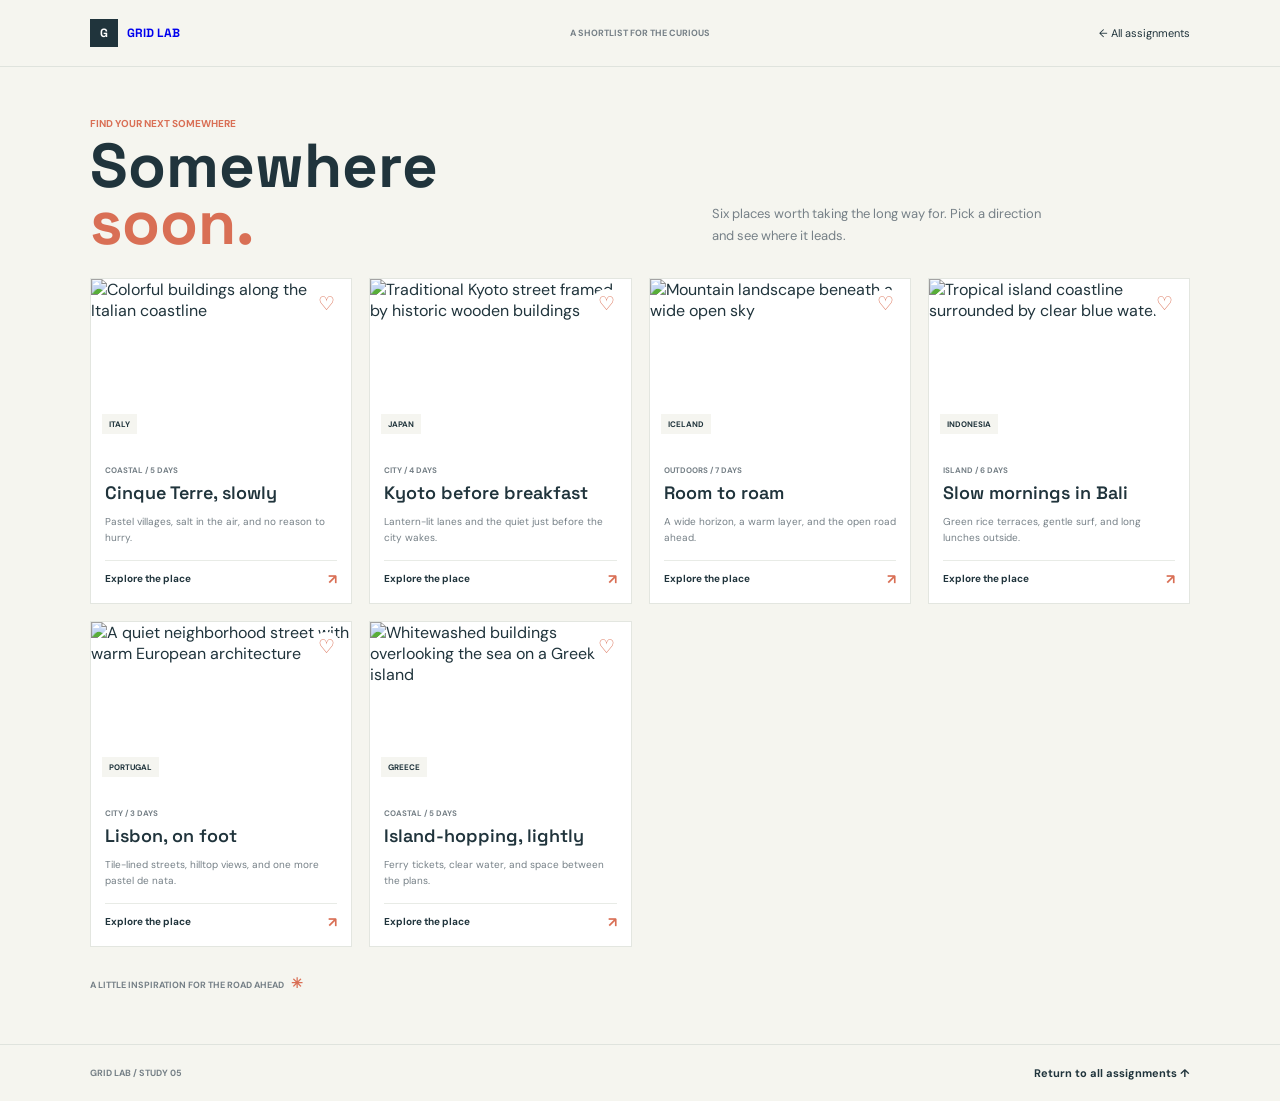
==== assignment-5/index.html @ faa25737 "feat: add five responsive CSS Grid assignments" ====
<!doctype html>
<html lang="en">
<head>
  <meta charset="utf-8">
  <meta name="viewport" content="width=device-width, initial-scale=1">
  <meta name="description" content="A responsive set of travel cards arranged with an implicit CSS Grid.">
  <title>05 — Somewhere Soon | Grid Lab</title>
  <link rel="preconnect" href="https://fonts.googleapis.com">
  <link href="https://fonts.googleapis.com/css2?family=DM+Sans:wght@400;500;600;700&family=Space+Grotesk:wght@500;600;700&display=swap" rel="stylesheet">
  <link rel="stylesheet" href="style.css">
</head>
<body>
  <header class="topbar"><a class="brand" href="../index.html"><span>G</span> GRID LAB</a><span class="edition">A SHORTLIST FOR THE CURIOUS</span><a class="back" href="../index.html">← All assignments</a></header>
  <main>
    <section class="intro"><p class="eyebrow">FIND YOUR NEXT SOMEWHERE</p><h1>Somewhere<br><em>soon.</em></h1><p>Six places worth taking the long way for. Pick a direction and see where it leads.</p></section>
    <section class="destinations" aria-label="Destination collection">
      <article class="destination"><div class="image-wrap"><img src="https://images.unsplash.com/photo-1516483638261-f4dbaf036963?auto=format&fit=crop&w=900&q=85" alt="Colorful buildings along the Italian coastline" loading="lazy"><span class="location">ITALY</span><label class="save-toggle"><input type="checkbox" aria-label="Save Cinque Terre"><span aria-hidden="true">♡</span></label></div><div class="card-copy"><p>COASTAL / 5 DAYS</p><h2>Cinque Terre, slowly</h2><p>Pastel villages, salt in the air, and no reason to hurry.</p><a href="#collection">Explore the place <span>↗</span></a></div></article>
      <article class="destination"><div class="image-wrap"><img src="https://images.unsplash.com/photo-1493976040374-85c8e12f0c0e?auto=format&fit=crop&w=900&q=85" alt="Traditional Kyoto street framed by historic wooden buildings" loading="lazy"><span class="location">JAPAN</span><label class="save-toggle"><input type="checkbox" aria-label="Save Kyoto"><span aria-hidden="true">♡</span></label></div><div class="card-copy"><p>CITY / 4 DAYS</p><h2>Kyoto before breakfast</h2><p>Lantern-lit lanes and the quiet just before the city wakes.</p><a href="#collection">Explore the place <span>↗</span></a></div></article>
      <article class="destination"><div class="image-wrap"><img src="https://images.unsplash.com/photo-1500534623283-312aade485b7?auto=format&fit=crop&w=900&q=85" alt="Mountain landscape beneath a wide open sky" loading="lazy"><span class="location">ICELAND</span><label class="save-toggle"><input type="checkbox" aria-label="Save Iceland"><span aria-hidden="true">♡</span></label></div><div class="card-copy"><p>OUTDOORS / 7 DAYS</p><h2>Room to roam</h2><p>A wide horizon, a warm layer, and the open road ahead.</p><a href="#collection">Explore the place <span>↗</span></a></div></article>
      <article class="destination"><div class="image-wrap"><img src="https://images.unsplash.com/photo-1518548419970-58e3b4079ab2?auto=format&fit=crop&w=900&q=85" alt="Tropical island coastline surrounded by clear blue water" loading="lazy"><span class="location">INDONESIA</span><label class="save-toggle"><input type="checkbox" aria-label="Save Bali"><span aria-hidden="true">♡</span></label></div><div class="card-copy"><p>ISLAND / 6 DAYS</p><h2>Slow mornings in Bali</h2><p>Green rice terraces, gentle surf, and long lunches outside.</p><a href="#collection">Explore the place <span>↗</span></a></div></article>
      <article class="destination"><div class="image-wrap"><img src="https://images.unsplash.com/photo-1513735492246-483525079686?auto=format&fit=crop&w=900&q=85" alt="A quiet neighborhood street with warm European architecture" loading="lazy"><span class="location">PORTUGAL</span><label class="save-toggle"><input type="checkbox" aria-label="Save Lisbon"><span aria-hidden="true">♡</span></label></div><div class="card-copy"><p>CITY / 3 DAYS</p><h2>Lisbon, on foot</h2><p>Tile-lined streets, hilltop views, and one more pastel de nata.</p><a href="#collection">Explore the place <span>↗</span></a></div></article>
      <article class="destination"><div class="image-wrap"><img src="https://images.unsplash.com/photo-1533105079780-92b9be482077?auto=format&fit=crop&w=900&q=85" alt="Whitewashed buildings overlooking the sea on a Greek island" loading="lazy"><span class="location">GREECE</span><label class="save-toggle"><input type="checkbox" aria-label="Save the Cyclades"><span aria-hidden="true">♡</span></label></div><div class="card-copy"><p>COASTAL / 5 DAYS</p><h2>Island-hopping, lightly</h2><p>Ferry tickets, clear water, and space between the plans.</p><a href="#collection">Explore the place <span>↗</span></a></div></article>
    </section>
    <p class="collection-note" id="collection">A LITTLE INSPIRATION FOR THE ROAD AHEAD <span>✳</span></p>
  </main>
  <footer><span>GRID LAB / STUDY 05</span><a href="../index.html">Return to all assignments ↑</a></footer>
</body>
</html>
---- assignment-5/style.css ----
:root { color-scheme: light; --ink: #20343c; --muted: #768087; --paper: #f5f5ef; --coral: #d96f55; --line: #dfe3dd; font-family: "DM Sans", sans-serif; }
* { box-sizing: border-box; }
body { margin: 0; background: var(--paper); color: var(--ink); }
.topbar { min-height: 67px; padding: 0 7%; display: flex; align-items: center; justify-content: space-between; border-bottom: 1px solid var(--line); }.brand { display: flex; align-items: center; gap: 9px; font: 700 12px "Space Grotesk", sans-serif; text-decoration: none; }.brand > span { width: 28px; aspect-ratio: 1; display: grid; place-items: center; background: var(--ink); color: #fff; }.edition { color: var(--muted); font-size: 9px; font-weight: 700; }.back, footer a { color: var(--ink); font-size: 11px; text-decoration: none; }
main { max-width: 1440px; margin: auto; padding: 45px 7% 52px; }.intro { display: grid; grid-template-columns: minmax(0, 1fr) minmax(220px, .8fr); align-items: end; gap: 25px; margin-bottom: 27px; }.eyebrow { grid-column: 1 / -1; margin: 0 0 -18px; color: var(--coral); font-size: 10px; font-weight: 700; }.intro h1 { margin: 0; font: 700 clamp(39px, 5vw, 62px)/.92 "Space Grotesk", sans-serif; }.intro h1 em { color: var(--coral); font-style: normal; }.intro > p:last-child { max-width: 330px; margin: 0 0 4px; color: var(--muted); font-size: 13px; line-height: 1.7; }
/* auto-fill keeps implicit card tracks aligned as the available space changes. */
.destinations { display: grid; grid-template-columns: repeat(auto-fill, minmax(min(100%, 245px), 1fr)); gap: 17px; align-items: stretch; }.destination { min-width: 0; background: #fff; border: 1px solid #e3e6e0; transition: transform .22s ease, box-shadow .22s ease; }.destination:hover { transform: translateY(-4px); box-shadow: 0 12px 25px #20343c12; }.image-wrap { position: relative; overflow: hidden; }.image-wrap img { display: block; width: 100%; aspect-ratio: 1.58 / 1; object-fit: cover; transition: transform .4s ease; }.destination:hover img { transform: scale(1.045); }.location { position: absolute; bottom: 10px; left: 11px; padding: 5px 7px; background: #f5f5efed; color: var(--ink); font-size: 8px; font-weight: 700; }.save-toggle { position: absolute; top: 10px; right: 10px; width: 29px; aspect-ratio: 1; display: grid; place-items: center; border-radius: 50%; background: #fff; color: var(--coral); cursor: pointer; }.save-toggle input { position: absolute; width: 1px; height: 1px; opacity: 0; }.save-toggle span { font-size: 19px; line-height: 1; transition: transform .2s ease; }.save-toggle input:checked + span { transform: scale(1.15); }.save-toggle input:focus-visible + span { outline: 2px solid var(--ink); outline-offset: 3px; }
.card-copy { padding: 13px 14px 15px; }.card-copy > p:first-child { margin-bottom: 6px; color: var(--muted); font-size: 8px; font-weight: 700; }.card-copy h2 { margin: 0 0 6px; font: 600 18px "Space Grotesk", sans-serif; }.card-copy > p:nth-of-type(2) { min-height: 34px; margin-bottom: 12px; color: var(--muted); font-size: 10px; line-height: 1.6; }.card-copy a { display: flex; align-items: center; justify-content: space-between; padding-top: 9px; border-top: 1px solid #e8ebe6; color: var(--ink); font-size: 10px; font-weight: 700; text-decoration: none; }.card-copy a span { color: var(--coral); font-size: 14px; }.collection-note { margin: 27px 0 0; color: var(--muted); font-size: 9px; font-weight: 700; }.collection-note span { padding-left: 5px; color: var(--coral); font-size: 14px; }
footer { min-height: 57px; padding: 0 7%; display: flex; align-items: center; justify-content: space-between; border-top: 1px solid var(--line); color: var(--muted); font-size: 9px; font-weight: 700; }footer a:hover, .back:hover { color: var(--coral); }
@media (max-width: 560px) { .topbar { min-height: 60px; padding: 0 5%; }.edition { display: none; }main { padding: 35px 5% 40px; }.intro { grid-template-columns: 1fr; gap: 11px; }.eyebrow { margin-bottom: 0; }.intro > p:last-child { max-width: 400px; }.destinations { grid-template-columns: repeat(auto-fill, minmax(min(100%, 220px), 1fr)); gap: 11px; }footer { padding: 0 5%; } }
@media (prefers-reduced-motion: reduce) { *, *::before, *::after { transition-duration: .01ms !important; } }
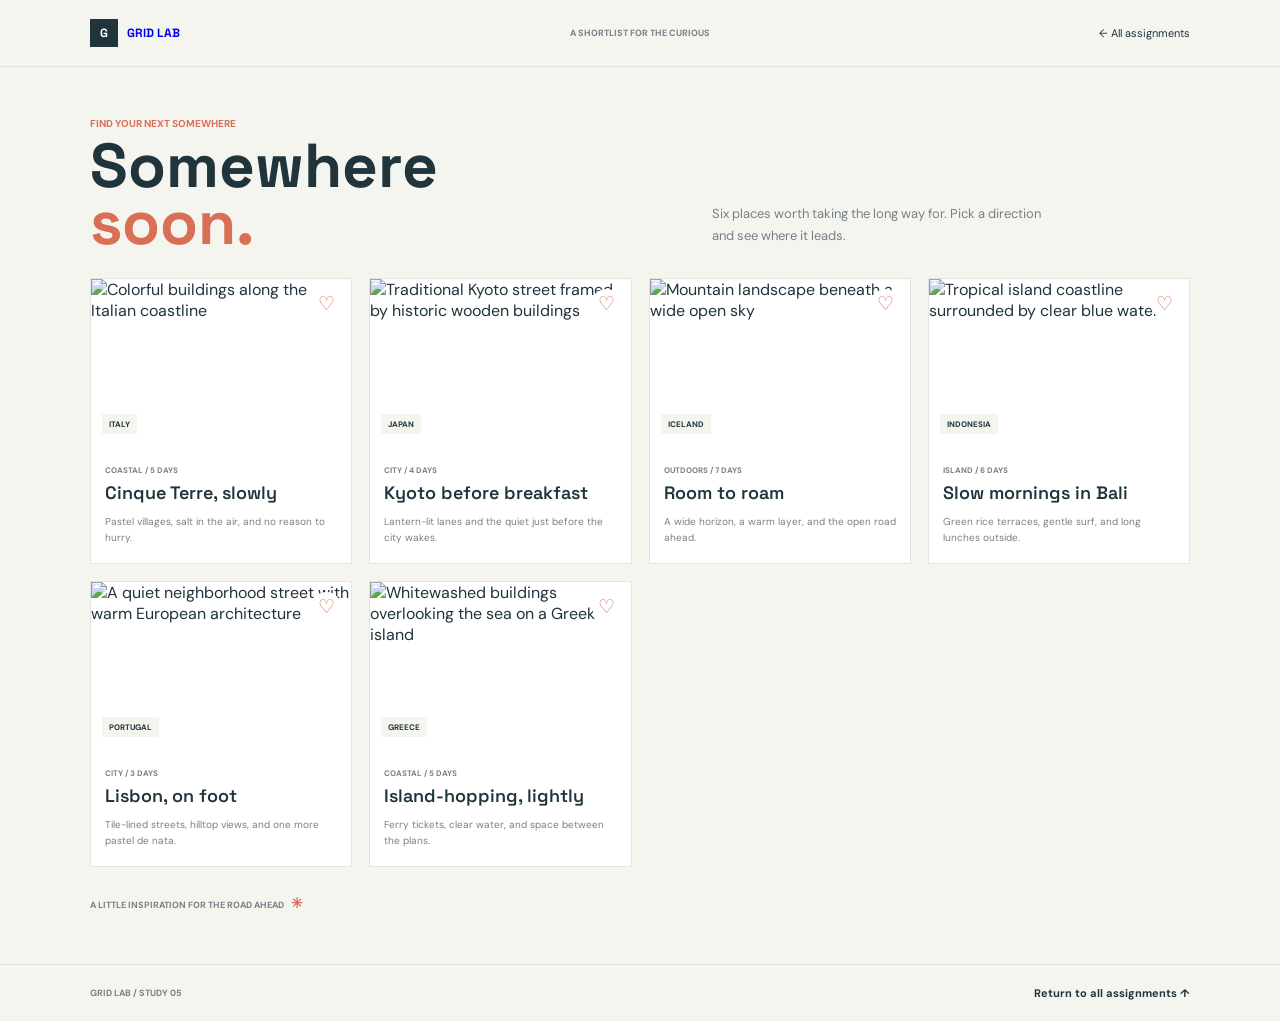
==== commit 191b45fc: "polish: remove inert dashboard and card actions" ====
--- a/assignment-5/index.html
+++ b/assignment-5/index.html
@@ -14,12 +14,12 @@
   <main>
     <section class="intro"><p class="eyebrow">FIND YOUR NEXT SOMEWHERE</p><h1>Somewhere<br><em>soon.</em></h1><p>Six places worth taking the long way for. Pick a direction and see where it leads.</p></section>
     <section class="destinations" aria-label="Destination collection">
-      <article class="destination"><div class="image-wrap"><img src="https://images.unsplash.com/photo-1516483638261-f4dbaf036963?auto=format&fit=crop&w=900&q=85" alt="Colorful buildings along the Italian coastline" loading="lazy"><span class="location">ITALY</span><label class="save-toggle"><input type="checkbox" aria-label="Save Cinque Terre"><span aria-hidden="true">♡</span></label></div><div class="card-copy"><p>COASTAL / 5 DAYS</p><h2>Cinque Terre, slowly</h2><p>Pastel villages, salt in the air, and no reason to hurry.</p><a href="#collection">Explore the place <span>↗</span></a></div></article>
-      <article class="destination"><div class="image-wrap"><img src="https://images.unsplash.com/photo-1493976040374-85c8e12f0c0e?auto=format&fit=crop&w=900&q=85" alt="Traditional Kyoto street framed by historic wooden buildings" loading="lazy"><span class="location">JAPAN</span><label class="save-toggle"><input type="checkbox" aria-label="Save Kyoto"><span aria-hidden="true">♡</span></label></div><div class="card-copy"><p>CITY / 4 DAYS</p><h2>Kyoto before breakfast</h2><p>Lantern-lit lanes and the quiet just before the city wakes.</p><a href="#collection">Explore the place <span>↗</span></a></div></article>
-      <article class="destination"><div class="image-wrap"><img src="https://images.unsplash.com/photo-1500534623283-312aade485b7?auto=format&fit=crop&w=900&q=85" alt="Mountain landscape beneath a wide open sky" loading="lazy"><span class="location">ICELAND</span><label class="save-toggle"><input type="checkbox" aria-label="Save Iceland"><span aria-hidden="true">♡</span></label></div><div class="card-copy"><p>OUTDOORS / 7 DAYS</p><h2>Room to roam</h2><p>A wide horizon, a warm layer, and the open road ahead.</p><a href="#collection">Explore the place <span>↗</span></a></div></article>
-      <article class="destination"><div class="image-wrap"><img src="https://images.unsplash.com/photo-1518548419970-58e3b4079ab2?auto=format&fit=crop&w=900&q=85" alt="Tropical island coastline surrounded by clear blue water" loading="lazy"><span class="location">INDONESIA</span><label class="save-toggle"><input type="checkbox" aria-label="Save Bali"><span aria-hidden="true">♡</span></label></div><div class="card-copy"><p>ISLAND / 6 DAYS</p><h2>Slow mornings in Bali</h2><p>Green rice terraces, gentle surf, and long lunches outside.</p><a href="#collection">Explore the place <span>↗</span></a></div></article>
-      <article class="destination"><div class="image-wrap"><img src="https://images.unsplash.com/photo-1513735492246-483525079686?auto=format&fit=crop&w=900&q=85" alt="A quiet neighborhood street with warm European architecture" loading="lazy"><span class="location">PORTUGAL</span><label class="save-toggle"><input type="checkbox" aria-label="Save Lisbon"><span aria-hidden="true">♡</span></label></div><div class="card-copy"><p>CITY / 3 DAYS</p><h2>Lisbon, on foot</h2><p>Tile-lined streets, hilltop views, and one more pastel de nata.</p><a href="#collection">Explore the place <span>↗</span></a></div></article>
-      <article class="destination"><div class="image-wrap"><img src="https://images.unsplash.com/photo-1533105079780-92b9be482077?auto=format&fit=crop&w=900&q=85" alt="Whitewashed buildings overlooking the sea on a Greek island" loading="lazy"><span class="location">GREECE</span><label class="save-toggle"><input type="checkbox" aria-label="Save the Cyclades"><span aria-hidden="true">♡</span></label></div><div class="card-copy"><p>COASTAL / 5 DAYS</p><h2>Island-hopping, lightly</h2><p>Ferry tickets, clear water, and space between the plans.</p><a href="#collection">Explore the place <span>↗</span></a></div></article>
+      <article class="destination"><div class="image-wrap"><img src="https://images.unsplash.com/photo-1516483638261-f4dbaf036963?auto=format&fit=crop&w=900&q=85" alt="Colorful buildings along the Italian coastline" loading="lazy"><span class="location">ITALY</span><label class="save-toggle"><input type="checkbox" aria-label="Save Cinque Terre"><span aria-hidden="true">♡</span></label></div><div class="card-copy"><p>COASTAL / 5 DAYS</p><h2>Cinque Terre, slowly</h2><p>Pastel villages, salt in the air, and no reason to hurry.</p></div></article>
+      <article class="destination"><div class="image-wrap"><img src="https://images.unsplash.com/photo-1493976040374-85c8e12f0c0e?auto=format&fit=crop&w=900&q=85" alt="Traditional Kyoto street framed by historic wooden buildings" loading="lazy"><span class="location">JAPAN</span><label class="save-toggle"><input type="checkbox" aria-label="Save Kyoto"><span aria-hidden="true">♡</span></label></div><div class="card-copy"><p>CITY / 4 DAYS</p><h2>Kyoto before breakfast</h2><p>Lantern-lit lanes and the quiet just before the city wakes.</p></div></article>
+      <article class="destination"><div class="image-wrap"><img src="https://images.unsplash.com/photo-1500534623283-312aade485b7?auto=format&fit=crop&w=900&q=85" alt="Mountain landscape beneath a wide open sky" loading="lazy"><span class="location">ICELAND</span><label class="save-toggle"><input type="checkbox" aria-label="Save Iceland"><span aria-hidden="true">♡</span></label></div><div class="card-copy"><p>OUTDOORS / 7 DAYS</p><h2>Room to roam</h2><p>A wide horizon, a warm layer, and the open road ahead.</p></div></article>
+      <article class="destination"><div class="image-wrap"><img src="https://images.unsplash.com/photo-1518548419970-58e3b4079ab2?auto=format&fit=crop&w=900&q=85" alt="Tropical island coastline surrounded by clear blue water" loading="lazy"><span class="location">INDONESIA</span><label class="save-toggle"><input type="checkbox" aria-label="Save Bali"><span aria-hidden="true">♡</span></label></div><div class="card-copy"><p>ISLAND / 6 DAYS</p><h2>Slow mornings in Bali</h2><p>Green rice terraces, gentle surf, and long lunches outside.</p></div></article>
+      <article class="destination"><div class="image-wrap"><img src="https://images.unsplash.com/photo-1513735492246-483525079686?auto=format&fit=crop&w=900&q=85" alt="A quiet neighborhood street with warm European architecture" loading="lazy"><span class="location">PORTUGAL</span><label class="save-toggle"><input type="checkbox" aria-label="Save Lisbon"><span aria-hidden="true">♡</span></label></div><div class="card-copy"><p>CITY / 3 DAYS</p><h2>Lisbon, on foot</h2><p>Tile-lined streets, hilltop views, and one more pastel de nata.</p></div></article>
+      <article class="destination"><div class="image-wrap"><img src="https://images.unsplash.com/photo-1533105079780-92b9be482077?auto=format&fit=crop&w=900&q=85" alt="Whitewashed buildings overlooking the sea on a Greek island" loading="lazy"><span class="location">GREECE</span><label class="save-toggle"><input type="checkbox" aria-label="Save the Cyclades"><span aria-hidden="true">♡</span></label></div><div class="card-copy"><p>COASTAL / 5 DAYS</p><h2>Island-hopping, lightly</h2><p>Ferry tickets, clear water, and space between the plans.</p></div></article>
     </section>
     <p class="collection-note" id="collection">A LITTLE INSPIRATION FOR THE ROAD AHEAD <span>✳</span></p>
   </main>
--- a/assignment-5/style.css
+++ b/assignment-5/style.css
@@ -5,7 +5,7 @@
 main { max-width: 1440px; margin: auto; padding: 45px 7% 52px; }.intro { display: grid; grid-template-columns: minmax(0, 1fr) minmax(220px, .8fr); align-items: end; gap: 25px; margin-bottom: 27px; }.eyebrow { grid-column: 1 / -1; margin: 0 0 -18px; color: var(--coral); font-size: 10px; font-weight: 700; }.intro h1 { margin: 0; font: 700 clamp(39px, 5vw, 62px)/.92 "Space Grotesk", sans-serif; }.intro h1 em { color: var(--coral); font-style: normal; }.intro > p:last-child { max-width: 330px; margin: 0 0 4px; color: var(--muted); font-size: 13px; line-height: 1.7; }
 /* auto-fill keeps implicit card tracks aligned as the available space changes. */
 .destinations { display: grid; grid-template-columns: repeat(auto-fill, minmax(min(100%, 245px), 1fr)); gap: 17px; align-items: stretch; }.destination { min-width: 0; background: #fff; border: 1px solid #e3e6e0; transition: transform .22s ease, box-shadow .22s ease; }.destination:hover { transform: translateY(-4px); box-shadow: 0 12px 25px #20343c12; }.image-wrap { position: relative; overflow: hidden; }.image-wrap img { display: block; width: 100%; aspect-ratio: 1.58 / 1; object-fit: cover; transition: transform .4s ease; }.destination:hover img { transform: scale(1.045); }.location { position: absolute; bottom: 10px; left: 11px; padding: 5px 7px; background: #f5f5efed; color: var(--ink); font-size: 8px; font-weight: 700; }.save-toggle { position: absolute; top: 10px; right: 10px; width: 29px; aspect-ratio: 1; display: grid; place-items: center; border-radius: 50%; background: #fff; color: var(--coral); cursor: pointer; }.save-toggle input { position: absolute; width: 1px; height: 1px; opacity: 0; }.save-toggle span { font-size: 19px; line-height: 1; transition: transform .2s ease; }.save-toggle input:checked + span { transform: scale(1.15); }.save-toggle input:focus-visible + span { outline: 2px solid var(--ink); outline-offset: 3px; }
-.card-copy { padding: 13px 14px 15px; }.card-copy > p:first-child { margin-bottom: 6px; color: var(--muted); font-size: 8px; font-weight: 700; }.card-copy h2 { margin: 0 0 6px; font: 600 18px "Space Grotesk", sans-serif; }.card-copy > p:nth-of-type(2) { min-height: 34px; margin-bottom: 12px; color: var(--muted); font-size: 10px; line-height: 1.6; }.card-copy a { display: flex; align-items: center; justify-content: space-between; padding-top: 9px; border-top: 1px solid #e8ebe6; color: var(--ink); font-size: 10px; font-weight: 700; text-decoration: none; }.card-copy a span { color: var(--coral); font-size: 14px; }.collection-note { margin: 27px 0 0; color: var(--muted); font-size: 9px; font-weight: 700; }.collection-note span { padding-left: 5px; color: var(--coral); font-size: 14px; }
+.card-copy { padding: 13px 14px 15px; }.card-copy > p:first-child { margin-bottom: 6px; color: var(--muted); font-size: 8px; font-weight: 700; }.card-copy h2 { margin: 0 0 6px; font: 600 18px "Space Grotesk", sans-serif; }.card-copy > p:nth-of-type(2) { min-height: 34px; margin-bottom: 0; color: var(--muted); font-size: 10px; line-height: 1.6; }.collection-note { margin: 27px 0 0; color: var(--muted); font-size: 9px; font-weight: 700; }.collection-note span { padding-left: 5px; color: var(--coral); font-size: 14px; }
 footer { min-height: 57px; padding: 0 7%; display: flex; align-items: center; justify-content: space-between; border-top: 1px solid var(--line); color: var(--muted); font-size: 9px; font-weight: 700; }footer a:hover, .back:hover { color: var(--coral); }
 @media (max-width: 560px) { .topbar { min-height: 60px; padding: 0 5%; }.edition { display: none; }main { padding: 35px 5% 40px; }.intro { grid-template-columns: 1fr; gap: 11px; }.eyebrow { margin-bottom: 0; }.intro > p:last-child { max-width: 400px; }.destinations { grid-template-columns: repeat(auto-fill, minmax(min(100%, 220px), 1fr)); gap: 11px; }footer { padding: 0 5%; } }
 @media (prefers-reduced-motion: reduce) { *, *::before, *::after { transition-duration: .01ms !important; } }
